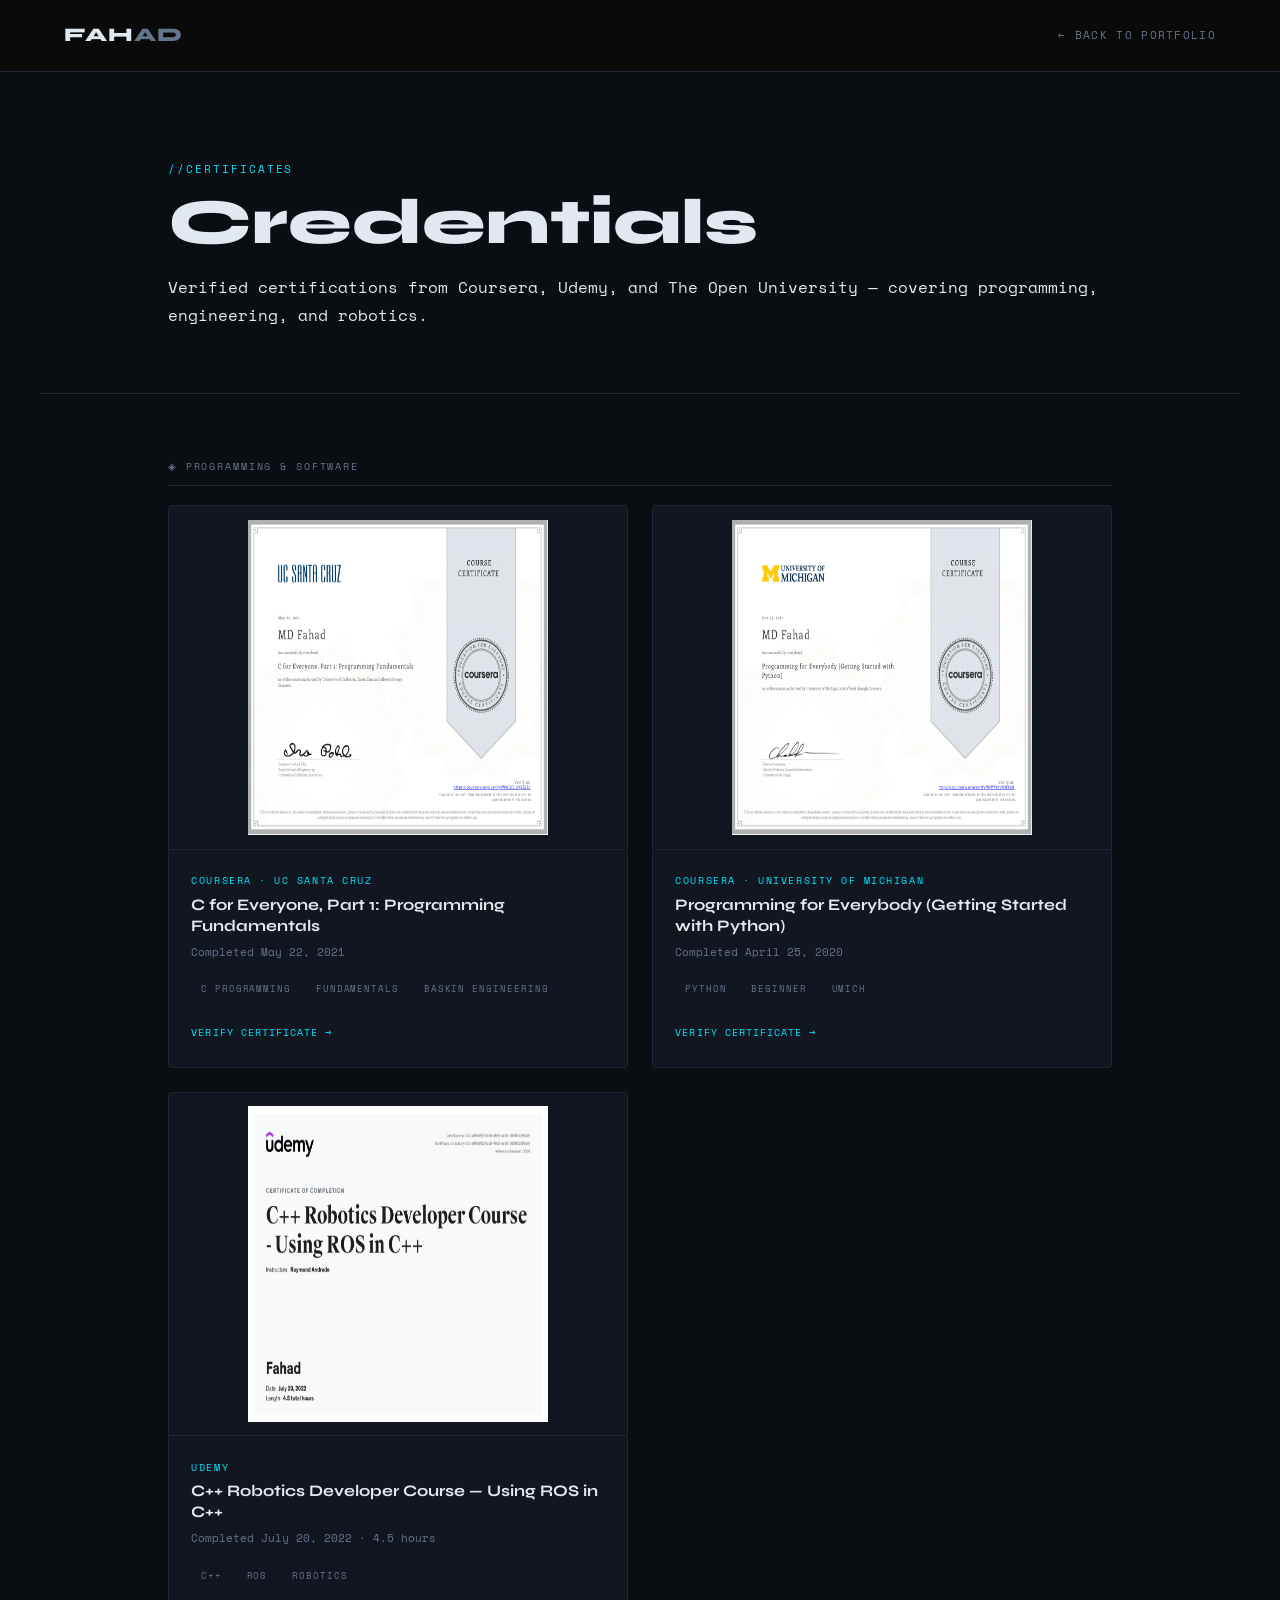
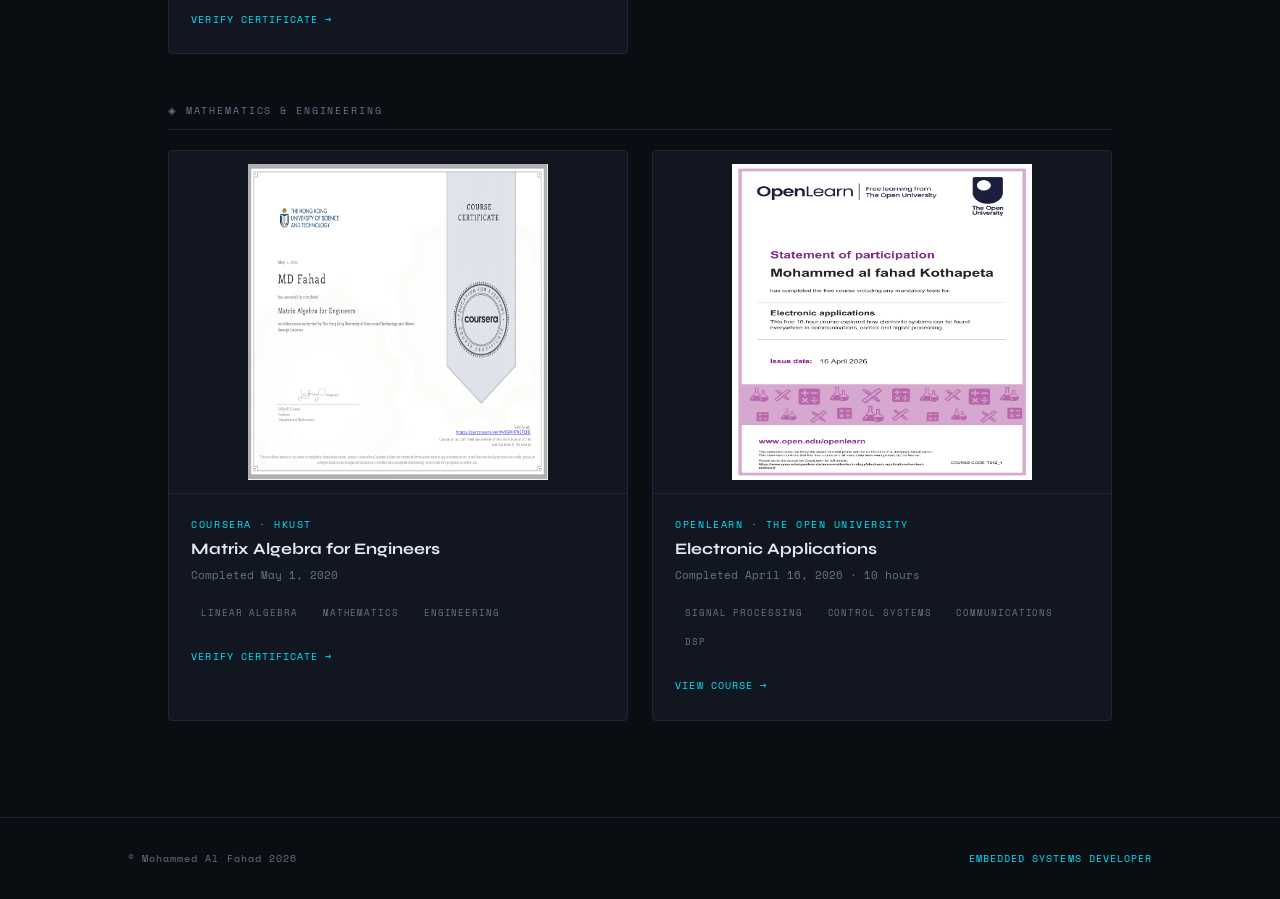
==== cerificates.html @ dadbbdc9 "new pages added" ====
<!DOCTYPE html>
<html lang="en">
<head>
  <title>Projects — Fahad</title>
  <link href="https://fonts.googleapis.com/css2?family=Space+Mono:ital,wght@0,400;0,700;1,400&family=Syne:wght@400;700;800&display=swap" rel="stylesheet">
  <link rel="stylesheet" href="CSS/certificates.css">
</head>
<body>

    <nav>
        <a href="index.html" class="nav-logo">FAH<span style="color:var(--muted)">AD</span></a>
        <a href="index.html" class="nav-back">← Back to Portfolio</a>
    </nav>
      <div class="page-header">
    <p class="page-label">//Certificates</p>
    <h1 class="page-title">Credentials</h1>
    <p class="page-subtitle">Verified certifications from Coursera, Udemy, and The Open University — covering programming, engineering, and robotics.</p>
  </div>

  <div class="page-content">

    <p class="cat-label">◈ Programming &amp; Software</p>
    <div class="cert-grid">

      <!-- C Programming -->
      <div class="cert-card reveal">
        <div class="cert-thumb-placeholder"><img src="media/Coursera WWGCUUXB5ZZL-1.png" alt="{ }"></div>
        <div class="cert-body">
          <div class="cert-issuer">Coursera · UC Santa Cruz</div>
          <div class="cert-title">C for Everyone, Part 1: Programming Fundamentals</div>
          <div class="cert-meta">Completed May 22, 2021</div>
          <div class="cert-tags">
            <span class="tag">C Programming</span>
            <span class="tag">Fundamentals</span>
            <span class="tag">Baskin Engineering</span>
          </div>
          <a href="https://coursera.org/verify/WWGCUUXB5ZZL" target="_blank" class="cert-link">Verify Certificate →</a>
        </div>
      </div>

      <!-- Python -->
      <div class="cert-card reveal">
        <div class="cert-thumb-placeholder"><img src="media/Coursera python-1.png" alt="Py"></div>
        <div class="cert-body">
          <div class="cert-issuer">Coursera · University of Michigan</div>
          <div class="cert-title">Programming for Everybody (Getting Started with Python)</div>
          <div class="cert-meta">Completed April 25, 2020</div>
          <div class="cert-tags">
            <span class="tag">Python</span>
            <span class="tag">Beginner</span>
            <span class="tag">UMich</span>
          </div>
          <a href="https://coursera.org/verify/9FPYXAUVMX8M" target="_blank" class="cert-link">Verify Certificate →</a>
        </div>
      </div>

      <!-- C++ Robotics -->
      <div class="cert-card reveal">
        <div class="cert-thumb-placeholder"><img src="media/UC-a98faf62-6cd8-46c5-aed9-06863b390af6-1.png" alt="C++"></div>
        <div class="cert-body">
          <div class="cert-issuer">Udemy</div>
          <div class="cert-title">C++ Robotics Developer Course — Using ROS in C++</div>
          <div class="cert-meta">Completed July 20, 2022 · 4.5 hours</div>
          <div class="cert-tags">
            <span class="tag">C++</span>
            <span class="tag">ROS</span>
            <span class="tag">Robotics</span>
          </div>
          <a href="https://ude.my/UC-a98faf62-6cd8-46c5-aed9-06863b390af6" target="_blank" class="cert-link">Verify Certificate →</a>
        </div>
      </div>

    </div>

    <p class="cat-label">◈ Mathematics &amp; Engineering</p>
    <div class="cert-grid">

      <!-- Matrix Algebra -->
      <div class="cert-card reveal">
        <div class="cert-thumb-placeholder"><img src="media/Coursera algrbra-1.png" alt="∑"></div>
        <div class="cert-body">
          <div class="cert-issuer">Coursera · HKUST</div>
          <div class="cert-title">Matrix Algebra for Engineers</div>
          <div class="cert-meta">Completed May 1, 2020</div>
          <div class="cert-tags">
            <span class="tag">Linear Algebra</span>
            <span class="tag">Mathematics</span>
            <span class="tag">Engineering</span>
          </div>
          <a href="https://coursera.org/verify/9GVJH7NEPCFD" target="_blank" class="cert-link">Verify Certificate →</a>
        </div>
      </div>

      <!-- Electronic Applications -->
      <div class="cert-card reveal">
        <div class="cert-thumb-placeholder"><img src="media/Electronic application certificate-1.png" alt="⚡"></div>
        <div class="cert-body">
          <div class="cert-issuer">OpenLearn · The Open University</div>
          <div class="cert-title">Electronic Applications</div>
          <div class="cert-meta">Completed April 16, 2026 · 10 hours</div>
          <div class="cert-tags">
            <span class="tag">Signal Processing</span>
            <span class="tag">Control Systems</span>
            <span class="tag">Communications</span>
            <span class="tag">DSP</span>
          </div>
          <a href="https://www.open.edu/openlearn/science-maths-technology/electronic-applications/content-section-0" target="_blank" class="cert-link">View Course →</a>
        </div>
      </div>

    </div>

  </div>

  <footer>
    <span>&copy; Mohammed Al Fahad 2026</span>
    <span style="color:var(--accent); font-size:0.65rem; letter-spacing:0.1em;">EMBEDDED SYSTEMS DEVELOPER</span>
  </footer>
  <script src="Scripts/scripts.js"></script>
</body>
</html>
---- CSS/certificates.css ----
*, *::before, *::after { box-sizing: border-box; margin: 0; padding: 0; }

:root {
  --bg: #0a0d12;
  --surface: #111620;
  --border: #1e2635;
  --accent: #00e5ff;
  --accent2: #7c3aed;
  --text: #e2e8f0;
  --muted: #64748b;
  --mono: 'Space Mono', monospace;
  --display: 'Syne', sans-serif;
}

html { scroll-behavior: smooth; }

body {
  background: var(--bg);
  color: var(--text);
  font-family: 'Space Mono', monospace;
  line-height: 1.7;
  overflow-x: hidden;
}

nav {
  position: fixed;
  top: 0; left: 0; right: 0;
  z-index: 100;
  display: flex;
  justify-content: space-between;
  align-items: center;
  padding: 1.2rem 5vw;
  background: rgba(10,10,10,0.9);
  backdrop-filter: blur(12px);
  border-bottom: 1px solid var(--border);
}

.nav-logo {
  font-family: 'Syne', sans-serif;
  font-weight: 800;
  font-size: 1.2rem;
  color: var(--white);
  text-decoration: none;
  letter-spacing: 0.05em;
}

.nav-back {
  display: flex;
  align-items: center;
  gap: 0.5rem;
  color: var(--muted);
  text-decoration: none;
  font-size: 0.68rem;
  letter-spacing: 0.12em;
  text-transform: uppercase;
  transition: color 0.2s;
}

.nav-back:hover { color: var(--accent); }

/* PAGE HEADER */
.page-header {
  padding: 10rem 10vw 4rem;
  max-width: 1200px;
  margin: 0 auto;
  border-bottom: 1px solid var(--border);
  margin-bottom: 4rem;
}

.page-label {
  font-size: 0.68rem;
  letter-spacing: 0.18em;
  color: var(--accent);
  text-transform: uppercase;
  margin-bottom: 0.6rem;
}

.page-title {
  font-family: 'Syne', sans-serif;
  font-size: clamp(2.5rem, 5vw, 4rem);
  font-weight: 800;
  color: var(--white);
  line-height: 1.1;
  margin-bottom: 1rem;
}


/* CONTENT AREA */
.page-content {
  max-width: 1200px;
  margin: 0 auto;
  padding: 0 10vw 6rem;
}
footer {
  border-top: 1px solid var(--border);
  padding: 2rem 10vw;
  display: flex;
  justify-content: space-between;
  align-items: center;
  font-size: 0.65rem;
  letter-spacing: 0.1em;
  color: var(--muted);
  flex-wrap: wrap;
  gap: 1rem;
}
img{
  width: 300px;
  height: 315.6px;
}


    .cert-grid {
      display: grid;
      grid-template-columns: repeat(auto-fill, minmax(300px, 1fr));
      gap: 1.5rem;
    }
    .cert-card {
      background: var(--surface);
      border: 1px solid var(--border);
      border-radius: 4px;
      overflow: hidden;
      transition: border-color 0.25s, transform 0.25s;
    }
    .cert-card:hover {
      border-color: var(--accent);
      transform: translateY(-3px);
    }
    .cert-thumb {
      width: 100%;
      aspect-ratio: 4/3;
      object-fit: cover;
      object-position: top;
      display: block;
      background: var(--surface2);
      border-bottom: 1px solid var(--border);
    }
    .cert-thumb-placeholder {
      width: 100%;
      aspect-ratio: 4/3;
      background: var(--surface2);
      border-bottom: 1px solid var(--border);
      display: flex;
      align-items: center;
      justify-content: center;
    }
    .cert-thumb-placeholder span {
      font-size: 2rem;
      opacity: 0.4;
    }
    .cert-body { padding: 1.4rem; }
    .cert-issuer {
      font-size: 0.6rem;
      letter-spacing: 0.16em;
      text-transform: uppercase;
      color: var(--accent);
      margin-bottom: 0.4rem;
    }
    .cert-title {
      font-family: 'Syne', sans-serif;
      font-size: 1rem;
      font-weight: 700;
      color: var(--white);
      margin-bottom: 0.4rem;
      line-height: 1.3;
    }
    .cert-meta {
      font-size: 0.68rem;
      color: var(--muted);
      margin-bottom: 1rem;
    }
    .cert-tags { display: flex; flex-wrap: wrap; gap: 0.35rem; margin-bottom: 1rem; }
    .tag {
      background: var(--surface2);
      font-size: 0.58rem;
      letter-spacing: 0.1em;
      text-transform: uppercase;
      color: var(--muted);
      padding: 0.25rem 0.6rem;
      border-radius: 2px;
    }
    .cert-link {
      display: inline-flex;
      align-items: center;
      gap: 0.4rem;
      font-size: 0.65rem;
      letter-spacing: 0.1em;
      text-transform: uppercase;
      color: var(--accent);
      text-decoration: none;
      transition: opacity 0.2s;
    }
    .cert-link:hover { opacity: 0.75; }

    /* CATEGORY HEADING */
    .cat-label {
      font-size: 0.65rem;
      letter-spacing: 0.18em;
      text-transform: uppercase;
      color: var(--muted);
      margin: 3rem 0 1.2rem;
      padding-bottom: 0.6rem;
      border-bottom: 1px solid var(--border);
    }
    .cat-label:first-child { margin-top: 0; }
        @media (max-width: 768px) {
      .project-detail { grid-template-columns: 1fr; gap: 1.5rem; }
    }
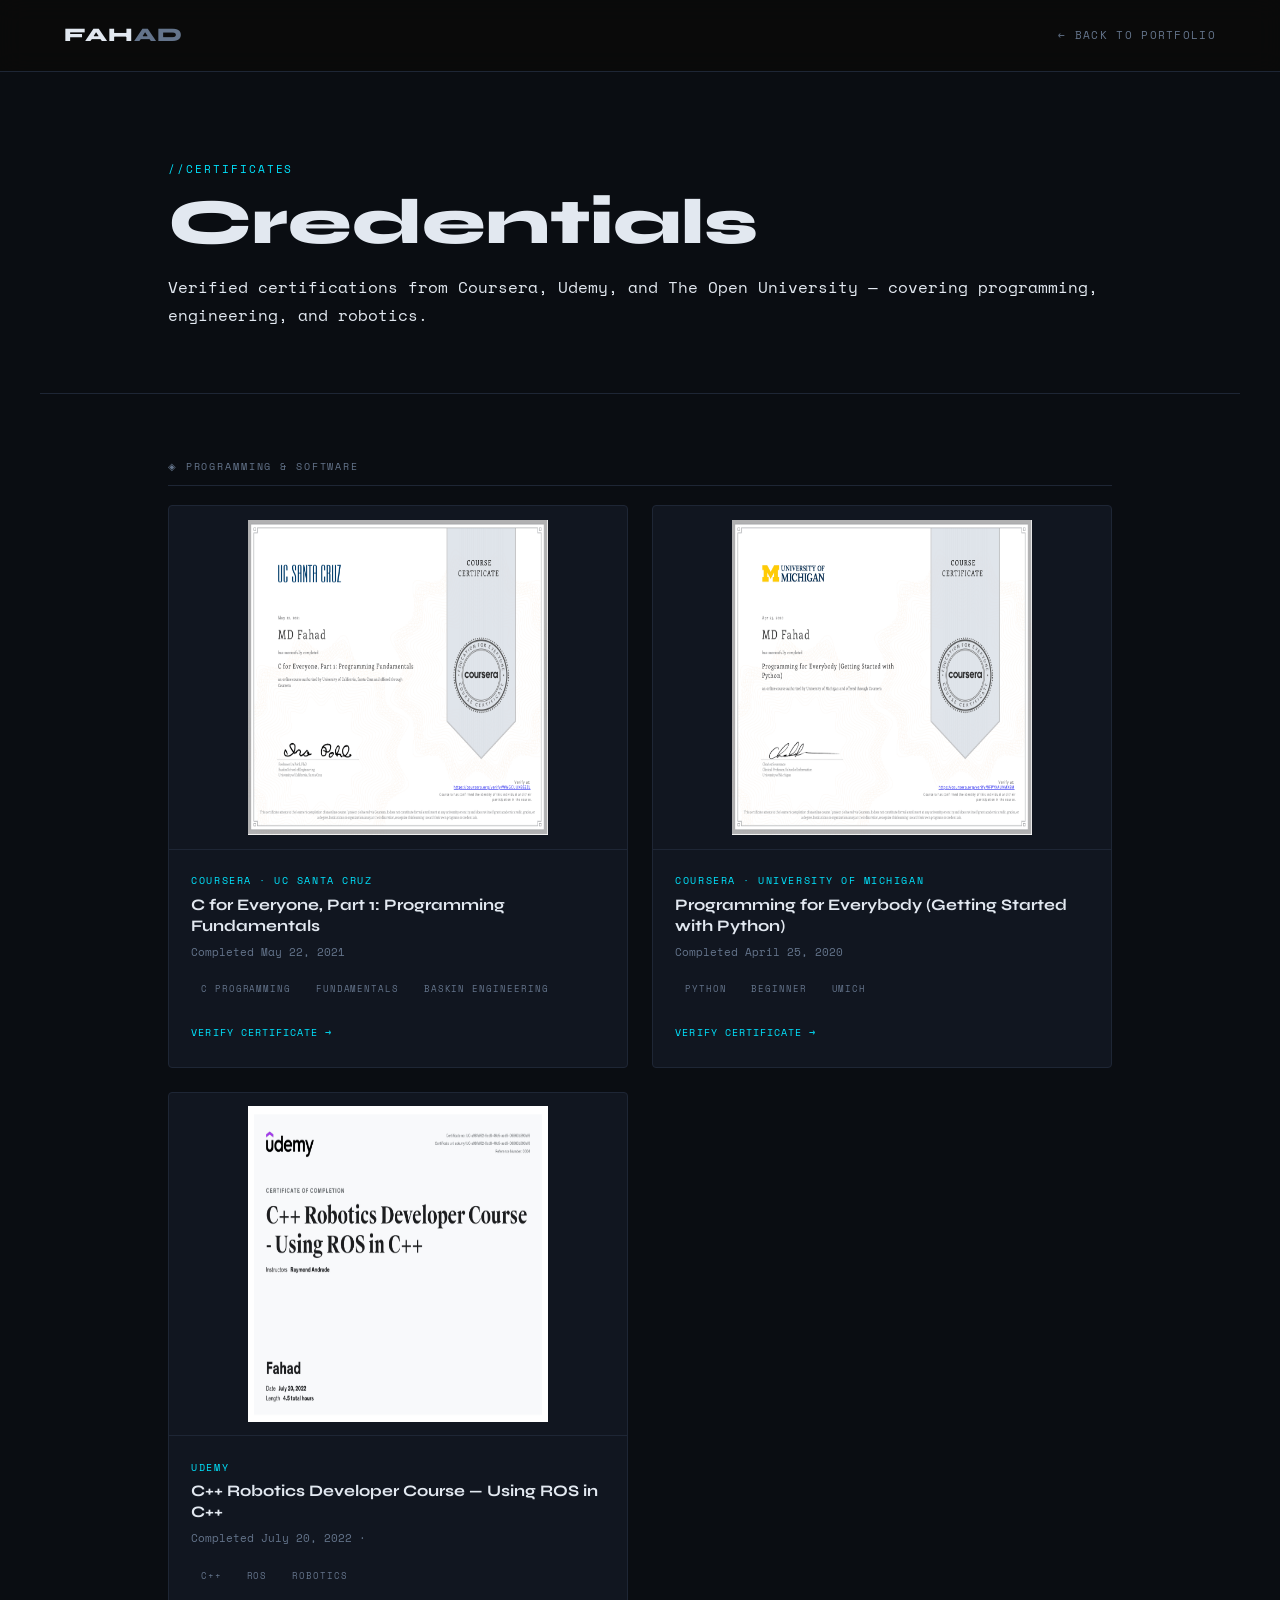
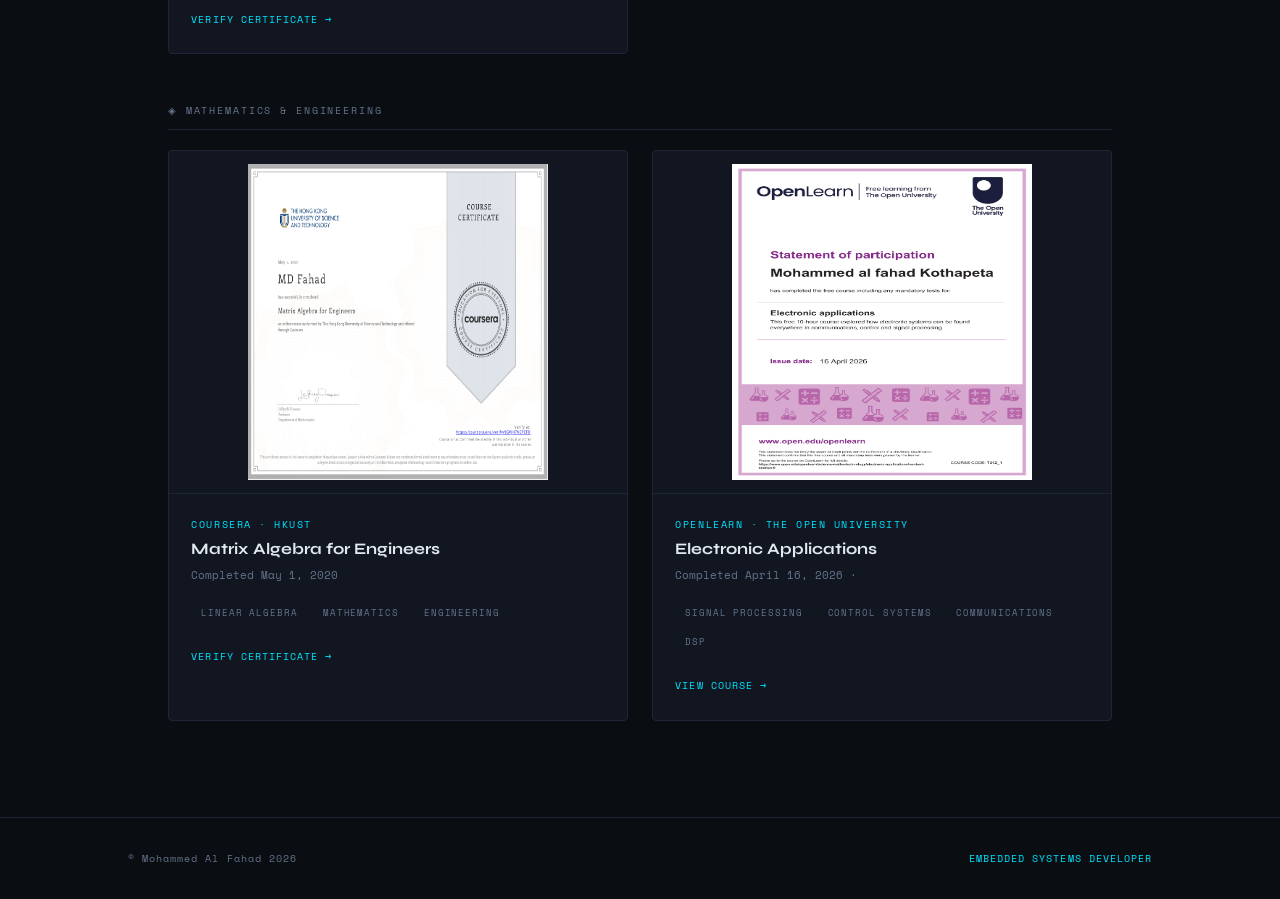
==== commit 991a448f: "Update cerificates.html" ====
--- a/cerificates.html
+++ b/cerificates.html
@@ -60,7 +60,7 @@
         <div class="cert-body">
           <div class="cert-issuer">Udemy</div>
           <div class="cert-title">C++ Robotics Developer Course — Using ROS in C++</div>
-          <div class="cert-meta">Completed July 20, 2022 · 4.5 hours</div>
+          <div class="cert-meta">Completed July 20, 2022 ·</div>
           <div class="cert-tags">
             <span class="tag">C++</span>
             <span class="tag">ROS</span>
@@ -97,7 +97,7 @@
         <div class="cert-body">
           <div class="cert-issuer">OpenLearn · The Open University</div>
           <div class="cert-title">Electronic Applications</div>
-          <div class="cert-meta">Completed April 16, 2026 · 10 hours</div>
+          <div class="cert-meta">Completed April 16, 2026 ·</div>
           <div class="cert-tags">
             <span class="tag">Signal Processing</span>
             <span class="tag">Control Systems</span>
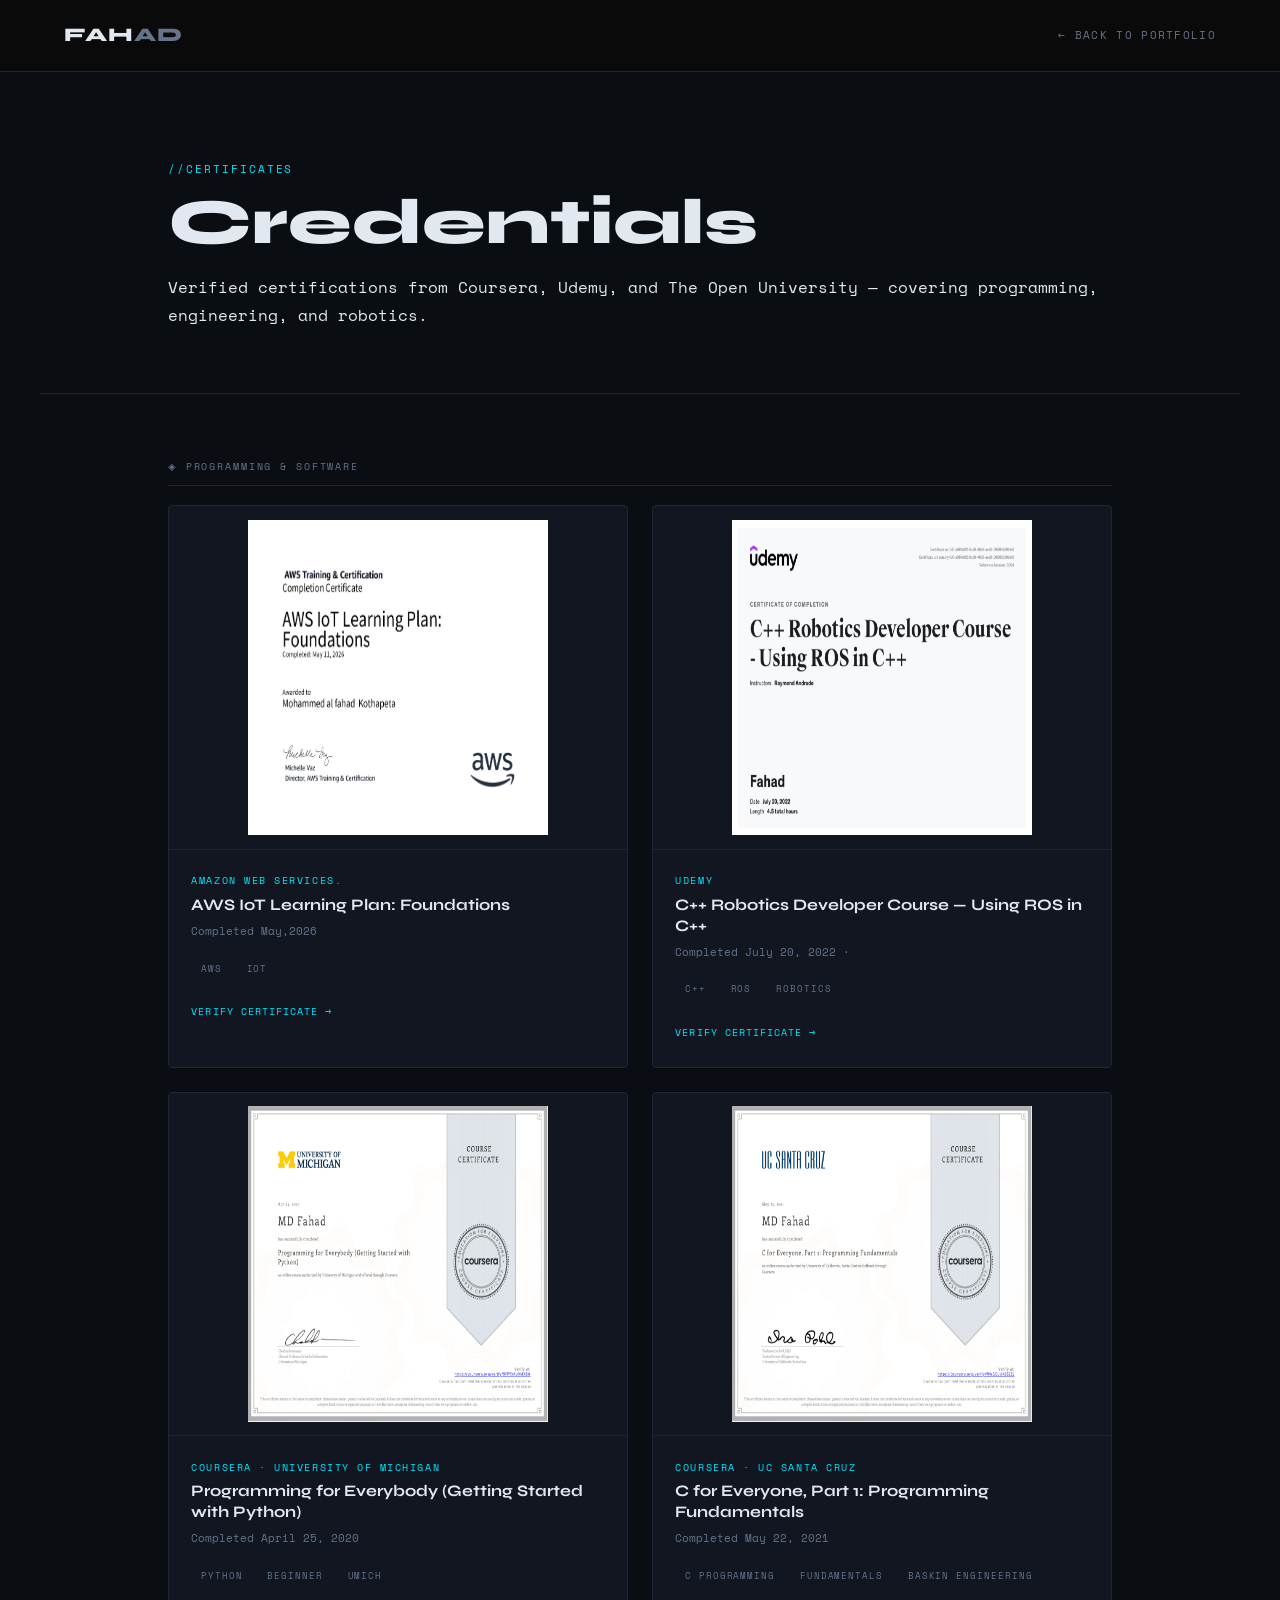
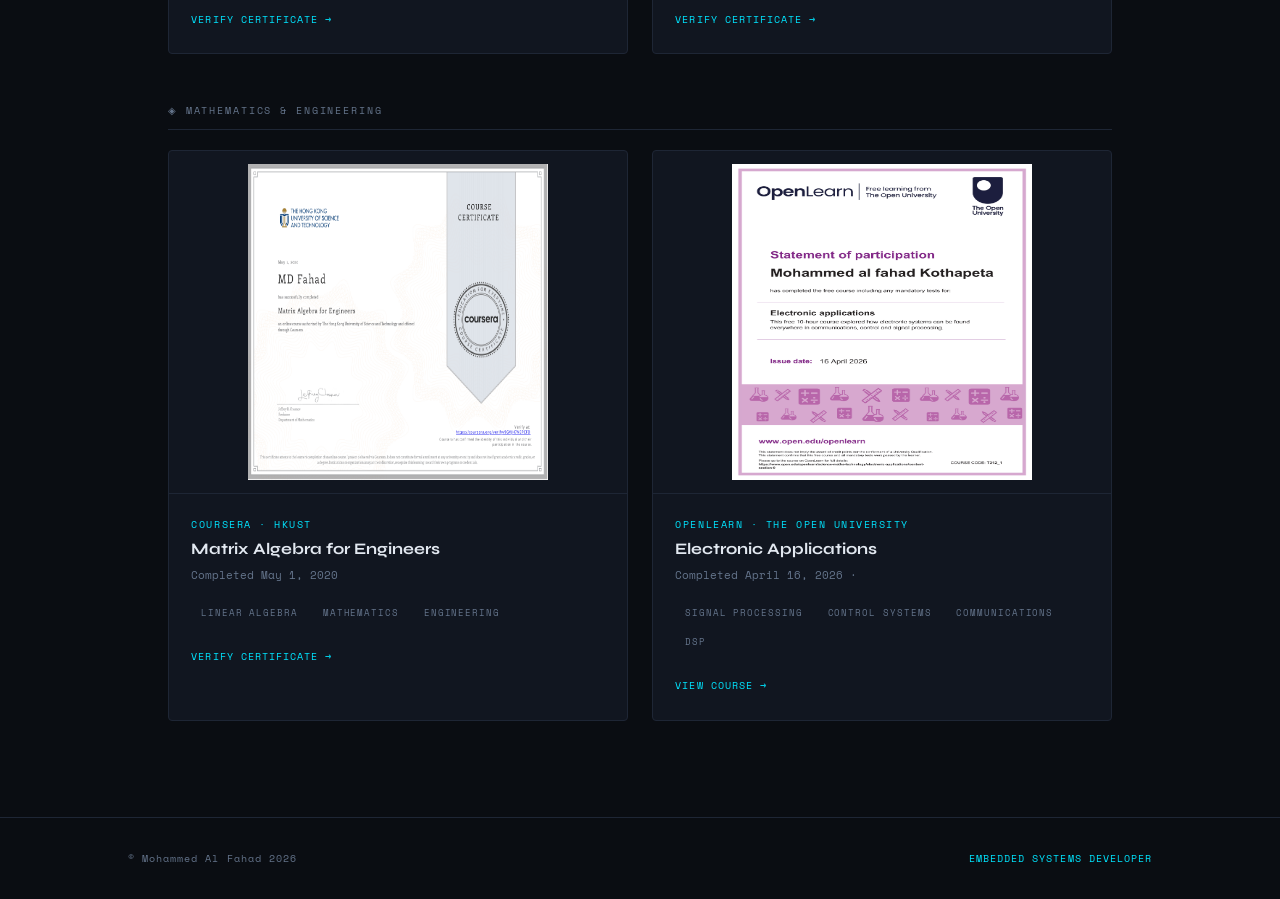
==== commit 8318368f: "new certificate" ====
--- a/cerificates.html
+++ b/cerificates.html
@@ -22,35 +22,17 @@
     <p class="cat-label">◈ Programming &amp; Software</p>
     <div class="cert-grid">
 
-      <!-- C Programming -->
-      <div class="cert-card reveal">
-        <div class="cert-thumb-placeholder"><img src="media/Coursera WWGCUUXB5ZZL-1.png" alt="{ }"></div>
+        <div class="cert-card reveal">
+        <div class="cert-thumb-placeholder"><img src="media/AWs iot_page-0001.jpg" alt="{ }"></div>
         <div class="cert-body">
-          <div class="cert-issuer">Coursera · UC Santa Cruz</div>
-          <div class="cert-title">C for Everyone, Part 1: Programming Fundamentals</div>
-          <div class="cert-meta">Completed May 22, 2021</div>
+          <div class="cert-issuer">Amazon Web Services.</div>
+          <div class="cert-title">AWS IoT Learning Plan: Foundations</div>
+          <div class="cert-meta">Completed May,2026</div>
           <div class="cert-tags">
-            <span class="tag">C Programming</span>
-            <span class="tag">Fundamentals</span>
-            <span class="tag">Baskin Engineering</span>
+            <span class="tag">AwS</span>
+            <span class="tag">IoT</span>
           </div>
           <a href="https://coursera.org/verify/WWGCUUXB5ZZL" target="_blank" class="cert-link">Verify Certificate →</a>
-        </div>
-      </div>
-
-      <!-- Python -->
-      <div class="cert-card reveal">
-        <div class="cert-thumb-placeholder"><img src="media/Coursera python-1.png" alt="Py"></div>
-        <div class="cert-body">
-          <div class="cert-issuer">Coursera · University of Michigan</div>
-          <div class="cert-title">Programming for Everybody (Getting Started with Python)</div>
-          <div class="cert-meta">Completed April 25, 2020</div>
-          <div class="cert-tags">
-            <span class="tag">Python</span>
-            <span class="tag">Beginner</span>
-            <span class="tag">UMich</span>
-          </div>
-          <a href="https://coursera.org/verify/9FPYXAUVMX8M" target="_blank" class="cert-link">Verify Certificate →</a>
         </div>
       </div>
 
@@ -67,6 +49,36 @@
             <span class="tag">Robotics</span>
           </div>
           <a href="https://ude.my/UC-a98faf62-6cd8-46c5-aed9-06863b390af6" target="_blank" class="cert-link">Verify Certificate →</a>
+        </div>
+      </div>
+
+      <div class="cert-card reveal">
+        <div class="cert-thumb-placeholder"><img src="media/Coursera python-1.png" alt="Py"></div>
+        <div class="cert-body">
+          <div class="cert-issuer">Coursera · University of Michigan</div>
+          <div class="cert-title">Programming for Everybody (Getting Started with Python)</div>
+          <div class="cert-meta">Completed April 25, 2020</div>
+          <div class="cert-tags">
+            <span class="tag">Python</span>
+            <span class="tag">Beginner</span>
+            <span class="tag">UMich</span>
+          </div>
+          <a href="https://coursera.org/verify/9FPYXAUVMX8M" target="_blank" class="cert-link">Verify Certificate →</a>
+        </div>
+      </div>
+
+      <div class="cert-card reveal">
+        <div class="cert-thumb-placeholder"><img src="media/Coursera WWGCUUXB5ZZL-1.png" alt="{ }"></div>
+        <div class="cert-body">
+          <div class="cert-issuer">Coursera · UC Santa Cruz</div>
+          <div class="cert-title">C for Everyone, Part 1: Programming Fundamentals</div>
+          <div class="cert-meta">Completed May 22, 2021</div>
+          <div class="cert-tags">
+            <span class="tag">C Programming</span>
+            <span class="tag">Fundamentals</span>
+            <span class="tag">Baskin Engineering</span>
+          </div>
+          <a href="https://coursera.org/verify/WWGCUUXB5ZZL" target="_blank" class="cert-link">Verify Certificate →</a>
         </div>
       </div>
 
